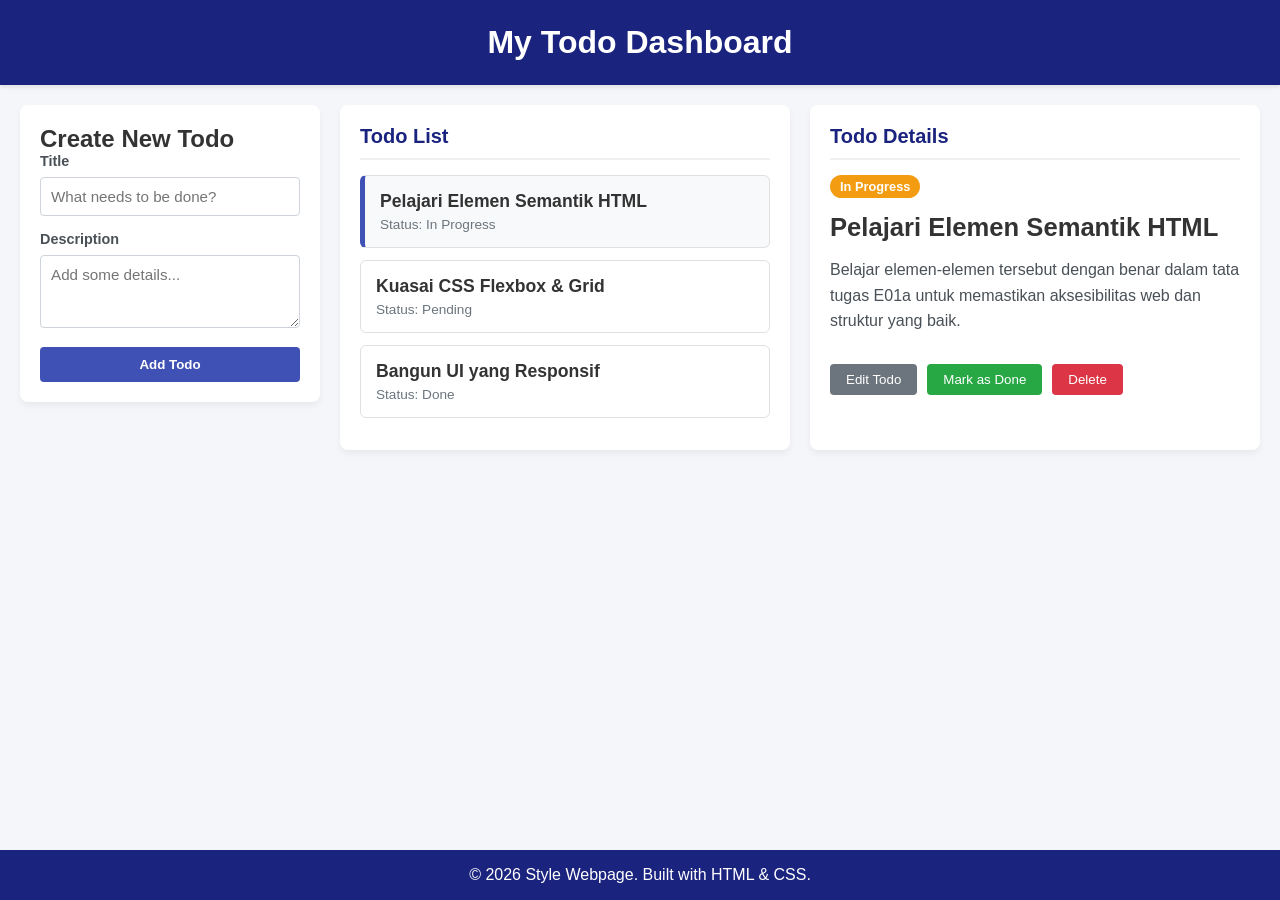
==== index.html @ 3edc0053 "Upload Todo App tugas E01a" ====
<!DOCTYPE html>
<html lang="en">
<head>
    <meta charset="UTF-8">
    <meta name="viewport" content="width=device-width, initial-scale=1.0">
    <title>The Style Warrior - Todo App</title>
    <link rel="stylesheet" href="style.css">
</head>
<body>

    <header>
        <h1>My Todo Dashboard</h1>
    </header>

    <div class="layout-container">
        <aside>
            <div class="form-component">
                <h2>Create New Todo</h2>
                <form action="#">
                    <div class="form-group">
                        <label for="title">Title</label>
                        <input type="text" id="title" placeholder="What needs to be done?" required>
                    </div>
                    <div class="form-group">
                        <label for="description">Description</label>
                        <textarea id="description" rows="3" placeholder="Add some details..." required></textarea>
                    </div>
                    <button type="submit" class="btn-submit">Add Todo</button>
                </form>
            </div>
        </aside>

        <main>
            <section class="panel-left">
                <h2>Todo List</h2>
                <ul class="todo-list">
                    <li class="todo-item active">
                        <h3>Pelajari Elemen Semantik HTML</h3>
                        <p>Status: In Progress</p>
                    </li>
                    <li class="todo-item">
                        <h3>Kuasai CSS Flexbox & Grid</h3>
                        <p>Status: Pending</p>
                    </li>
                    <li class="todo-item">
                        <h3>Bangun UI yang Responsif</h3>
                        <p>Status: Done</p>
                    </li>
                </ul>
            </section>

            <section class="panel-right">
                <h2>Todo Details</h2>
                <div class="todo-detail-card">
                    <span class="badge badge-progress">In Progress</span>
                    <h3 class="detail-title">Pelajari Elemen Semantik HTML</h3>
                    <p class="detail-desc">
                        Belajar elemen-elemen tersebut dengan benar dalam tata tugas E01a untuk memastikan aksesibilitas web dan struktur yang baik.
                    </p>
                    
                    <div class="detail-actions">
                        <button class="btn btn-edit">Edit Todo</button>
                        <button class="btn btn-complete">Mark as Done</button>
                        <button class="btn btn-delete">Delete</button>
                    </div>
                </div>
            </section>
        </main>
    </div>

    <footer>
        <p>&copy; 2026 Style Webpage. Built with HTML & CSS.</p>
    </footer>

</body>
</html>
---- style.css ----
* {
    margin: 0;
    padding: 0;
    box-sizing: border-box;
    font-family: 'Segoe UI', Tahoma, Geneva, Verdana, sans-serif;
}

body {
    background-color: #f4f6f9;
    color: #333;
    display: flex;
    flex-direction: column;
    min-height: 100vh;
}

header {
    background-color: #1a237e; 
    color: white;
    padding: 1.5rem 2rem;
    text-align: center;
    box-shadow: 0 2px 4px rgba(0,0,0,0.1);
}

footer {
    background-color: #1a237e;
    color: white;
    text-align: center;
    padding: 1rem;
    margin-top: auto; 
}

.layout-container {
    display: grid;
    grid-template-columns: 300px 1fr; 
    gap: 20px;
    padding: 20px;
    max-width: 1400px;
    margin: 0 auto;
    width: 100%;
}

aside .form-component {
    background: white;
    padding: 20px;
    border-radius: 8px;
    box-shadow: 0 4px 6px rgba(0,0,0,0.05);
    position: sticky;
    top: 20px;
}

.form-group {
    margin-bottom: 15px;
}

.form-group label {
    display: block;
    margin-bottom: 8px;
    font-weight: 600;
    font-size: 0.9rem;
    color: #495057;
}

.form-group input, 
.form-group textarea {
    width: 100%;
    padding: 10px;
    border: 1px solid #ced4da;
    border-radius: 4px;
    font-size: 0.95rem;
}

.btn-submit {
    width: 100%;
    padding: 10px;
    background-color: #3f51b5;
    color: white;
    border: none;
    border-radius: 4px;
    cursor: pointer;
    font-weight: bold;
    transition: background-color 0.2s;
}

.btn-submit:hover {
    background-color: #303f9f;
}

main {
    display: flex;
    gap: 20px;
}

.panel-left, .panel-right {
    flex: 1; 
    background: white;
    padding: 20px;
    border-radius: 8px;
    box-shadow: 0 4px 6px rgba(0,0,0,0.05);
}

main h2 {
    font-size: 1.25rem;
    margin-bottom: 15px;
    padding-bottom: 10px;
    border-bottom: 2px solid #f0f0f0;
    color: #1a237e;
}

.todo-list {
    list-style: none;
}

.todo-item {
    padding: 15px;
    border: 1px solid #e0e0e0;
    border-radius: 6px;
    margin-bottom: 12px;
    cursor: pointer;
    transition: transform 0.2s, box-shadow 0.2s;
}

.todo-item:hover {
    transform: translateY(-2px);
    box-shadow: 0 4px 8px rgba(0,0,0,0.05);
}

.todo-item.active {
    border-left: 5px solid #3f51b5;
    background-color: #f8f9fa;
}

.todo-item h3 {
    font-size: 1.1rem;
    margin-bottom: 5px;
}

.todo-item p {
    font-size: 0.85rem;
    color: #6c757d;
}

.badge {
    display: inline-block;
    padding: 4px 10px;
    border-radius: 20px;
    font-size: 0.8rem;
    font-weight: bold;
    color: white;
    margin-bottom: 15px;
}

.badge-progress {
    background-color: #f39c12;
}

.detail-title {
    font-size: 1.6rem;
    margin-bottom: 15px;
}

.detail-desc {
    line-height: 1.6;
    color: #495057;
    margin-bottom: 30px;
}

.detail-actions {
    display: flex;
    gap: 10px;
    flex-wrap: wrap;
}

.btn {
    padding: 8px 16px;
    border: none;
    border-radius: 4px;
    cursor: pointer;
    color: white;
    font-weight: 500;
}

.btn-edit { background-color: #6c757d; }
.btn-complete { background-color: #28a745; }
.btn-delete { background-color: #dc3545; }

@media screen and (max-width: 992px) {
    .layout-container {
        grid-template-columns: 1fr; 
    }
    
    aside .form-component {
        position: static;
    }
}

/* Mobile (Layar Kecil) */
@media screen and (max-width: 768px) {
    main {
        flex-direction: column; 
    }
    
    .detail-actions {
        flex-direction: column; 
    }
    
    .btn {
        width: 100%;
    }
}
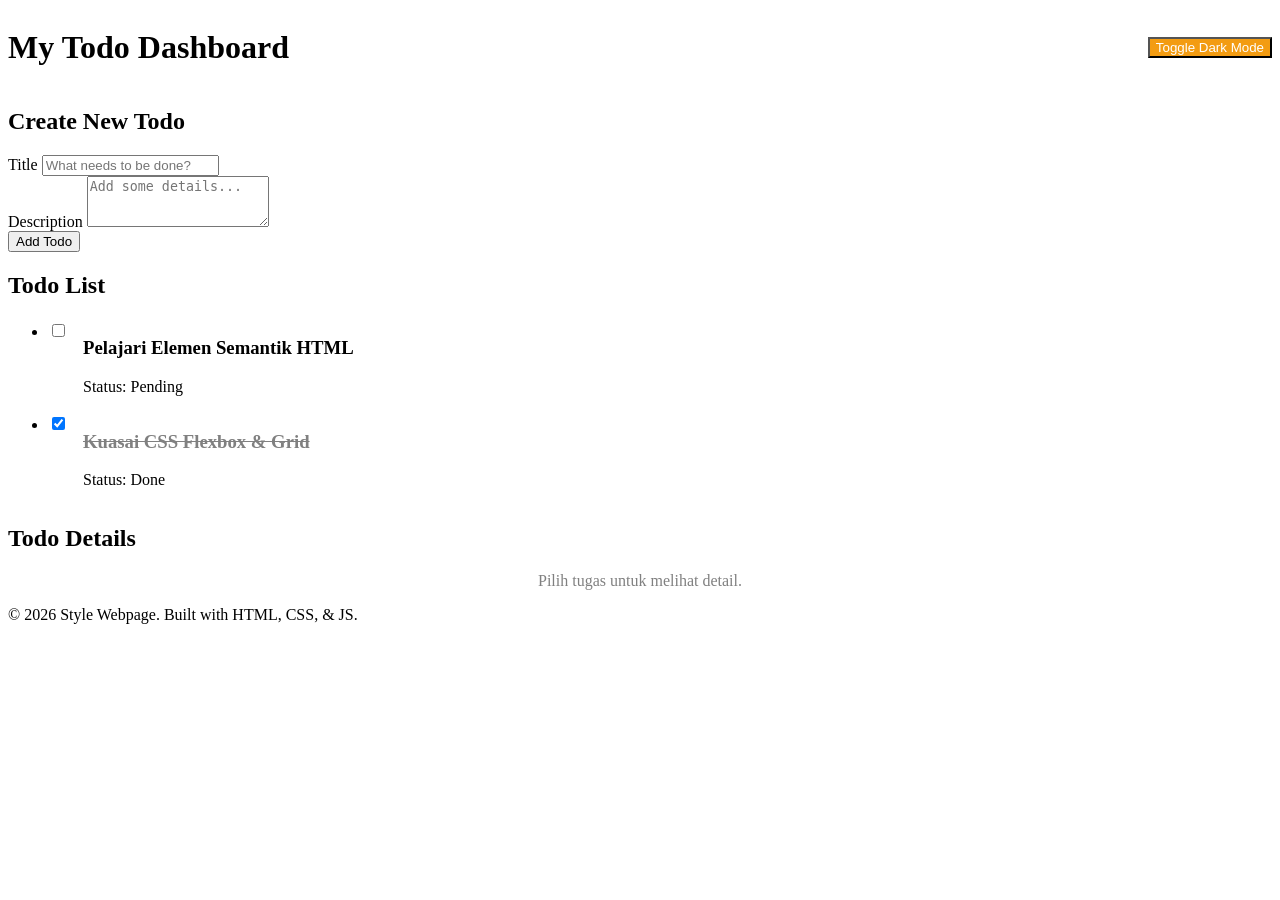
==== commit ca51c08c: "Menambahkan manipulasi DOM JavaScript untuk tugas E02a" ====
--- a/index.html
+++ b/index.html
@@ -8,15 +8,16 @@
 </head>
 <body>
 
-    <header>
+    <header style="display: flex; justify-content: space-between; align-items: center;">
         <h1>My Todo Dashboard</h1>
+        <button id="theme-toggle" class="btn" style="background-color: #f39c12; color: white;">Toggle Dark Mode</button>
     </header>
 
     <div class="layout-container">
         <aside>
             <div class="form-component">
                 <h2>Create New Todo</h2>
-                <form action="#">
+                <form id="todo-form">
                     <div class="form-group">
                         <label for="title">Title</label>
                         <input type="text" id="title" placeholder="What needs to be done?" required>
@@ -33,44 +34,21 @@
         <main>
             <section class="panel-left">
                 <h2>Todo List</h2>
-                <ul class="todo-list">
-                    <li class="todo-item active">
-                        <h3>Pelajari Elemen Semantik HTML</h3>
-                        <p>Status: In Progress</p>
-                    </li>
-                    <li class="todo-item">
-                        <h3>Kuasai CSS Flexbox & Grid</h3>
-                        <p>Status: Pending</p>
-                    </li>
-                    <li class="todo-item">
-                        <h3>Bangun UI yang Responsif</h3>
-                        <p>Status: Done</p>
-                    </li>
-                </ul>
+                <ul class="todo-list" id="todo-list"></ul>
             </section>
 
             <section class="panel-right">
                 <h2>Todo Details</h2>
-                <div class="todo-detail-card">
-                    <span class="badge badge-progress">In Progress</span>
-                    <h3 class="detail-title">Pelajari Elemen Semantik HTML</h3>
-                    <p class="detail-desc">
-                        Belajar elemen-elemen tersebut dengan benar dalam tata tugas E01a untuk memastikan aksesibilitas web dan struktur yang baik.
-                    </p>
-                    
-                    <div class="detail-actions">
-                        <button class="btn btn-edit">Edit Todo</button>
-                        <button class="btn btn-complete">Mark as Done</button>
-                        <button class="btn btn-delete">Delete</button>
-                    </div>
+                <div class="todo-detail-card" id="todo-detail-card">
                 </div>
             </section>
         </main>
     </div>
 
     <footer>
-        <p>&copy; 2026 Style Webpage. Built with HTML & CSS.</p>
+        <p>&copy; 2026 Style Webpage. Built with HTML, CSS, & JS.</p>
     </footer>
 
+    <script src="script.js"></script>
 </body>
 </html>
--- a/style.css
+++ b/style.css
@@ -1,209 +1,54 @@
-* {
-    margin: 0;
-    padding: 0;
-    box-sizing: border-box;
-    font-family: 'Segoe UI', Tahoma, Geneva, Verdana, sans-serif;
+.badge-complete {
+    background-color: #28a745;
 }
 
-body {
-    background-color: #f4f6f9;
-    color: #333;
-    display: flex;
-    flex-direction: column;
-    min-height: 100vh;
+body.dark-mode {
+    background-color: #121212;
+    color: #e0e0e0;
 }
 
-header {
-    background-color: #1a237e; 
-    color: white;
-    padding: 1.5rem 2rem;
-    text-align: center;
-    box-shadow: 0 2px 4px rgba(0,0,0,0.1);
+body.dark-mode header,
+body.dark-mode footer {
+    background-color: #0d133b;
 }
 
-footer {
-    background-color: #1a237e;
-    color: white;
-    text-align: center;
-    padding: 1rem;
-    margin-top: auto; 
+body.dark-mode aside .form-component,
+body.dark-mode .panel-left, 
+body.dark-mode .panel-right {
+    background-color: #1e1e1e;
+    box-shadow: 0 4px 6px rgba(255,255,255,0.05);
 }
 
-.layout-container {
-    display: grid;
-    grid-template-columns: 300px 1fr; 
-    gap: 20px;
-    padding: 20px;
-    max-width: 1400px;
-    margin: 0 auto;
-    width: 100%;
+body.dark-mode main h2, 
+body.dark-mode .form-group label {
+    color: #9fa8da;
 }
 
-aside .form-component {
-    background: white;
-    padding: 20px;
-    border-radius: 8px;
-    box-shadow: 0 4px 6px rgba(0,0,0,0.05);
-    position: sticky;
-    top: 20px;
+body.dark-mode main h2 {
+    border-bottom-color: #333;
 }
 
-.form-group {
-    margin-bottom: 15px;
+body.dark-mode .todo-item {
+    border-color: #444;
+    color: #e0e0e0;
 }
 
-.form-group label {
-    display: block;
-    margin-bottom: 8px;
-    font-weight: 600;
-    font-size: 0.9rem;
-    color: #495057;
+body.dark-mode .todo-item:hover {
+    box-shadow: 0 4px 8px rgba(255,255,255,0.05);
 }
 
-.form-group input, 
-.form-group textarea {
-    width: 100%;
-    padding: 10px;
-    border: 1px solid #ced4da;
-    border-radius: 4px;
-    font-size: 0.95rem;
+body.dark-mode .todo-item.active {
+    background-color: #2c2f42;
+    border-left-color: #9fa8da;
 }
 
-.btn-submit {
-    width: 100%;
-    padding: 10px;
-    background-color: #3f51b5;
-    color: white;
-    border: none;
-    border-radius: 4px;
-    cursor: pointer;
-    font-weight: bold;
-    transition: background-color 0.2s;
+body.dark-mode input[type="text"], 
+body.dark-mode textarea {
+    background-color: #2c2c2c;
+    color: #e0e0e0;
+    border-color: #555;
 }
 
-.btn-submit:hover {
-    background-color: #303f9f;
-}
-
-main {
-    display: flex;
-    gap: 20px;
-}
-
-.panel-left, .panel-right {
-    flex: 1; 
-    background: white;
-    padding: 20px;
-    border-radius: 8px;
-    box-shadow: 0 4px 6px rgba(0,0,0,0.05);
-}
-
-main h2 {
-    font-size: 1.25rem;
-    margin-bottom: 15px;
-    padding-bottom: 10px;
-    border-bottom: 2px solid #f0f0f0;
-    color: #1a237e;
-}
-
-.todo-list {
-    list-style: none;
-}
-
-.todo-item {
-    padding: 15px;
-    border: 1px solid #e0e0e0;
-    border-radius: 6px;
-    margin-bottom: 12px;
-    cursor: pointer;
-    transition: transform 0.2s, box-shadow 0.2s;
-}
-
-.todo-item:hover {
-    transform: translateY(-2px);
-    box-shadow: 0 4px 8px rgba(0,0,0,0.05);
-}
-
-.todo-item.active {
-    border-left: 5px solid #3f51b5;
-    background-color: #f8f9fa;
-}
-
-.todo-item h3 {
-    font-size: 1.1rem;
-    margin-bottom: 5px;
-}
-
-.todo-item p {
-    font-size: 0.85rem;
-    color: #6c757d;
-}
-
-.badge {
-    display: inline-block;
-    padding: 4px 10px;
-    border-radius: 20px;
-    font-size: 0.8rem;
-    font-weight: bold;
-    color: white;
-    margin-bottom: 15px;
-}
-
-.badge-progress {
-    background-color: #f39c12;
-}
-
-.detail-title {
-    font-size: 1.6rem;
-    margin-bottom: 15px;
-}
-
-.detail-desc {
-    line-height: 1.6;
-    color: #495057;
-    margin-bottom: 30px;
-}
-
-.detail-actions {
-    display: flex;
-    gap: 10px;
-    flex-wrap: wrap;
-}
-
-.btn {
-    padding: 8px 16px;
-    border: none;
-    border-radius: 4px;
-    cursor: pointer;
-    color: white;
-    font-weight: 500;
-}
-
-.btn-edit { background-color: #6c757d; }
-.btn-complete { background-color: #28a745; }
-.btn-delete { background-color: #dc3545; }
-
-@media screen and (max-width: 992px) {
-    .layout-container {
-        grid-template-columns: 1fr; 
-    }
-    
-    aside .form-component {
-        position: static;
-    }
-}
-
-/* Mobile (Layar Kecil) */
-@media screen and (max-width: 768px) {
-    main {
-        flex-direction: column; 
-    }
-    
-    .detail-actions {
-        flex-direction: column; 
-    }
-    
-    .btn {
-        width: 100%;
-    }
+body.dark-mode .detail-desc {
+    color: #b0b0b0;
 }
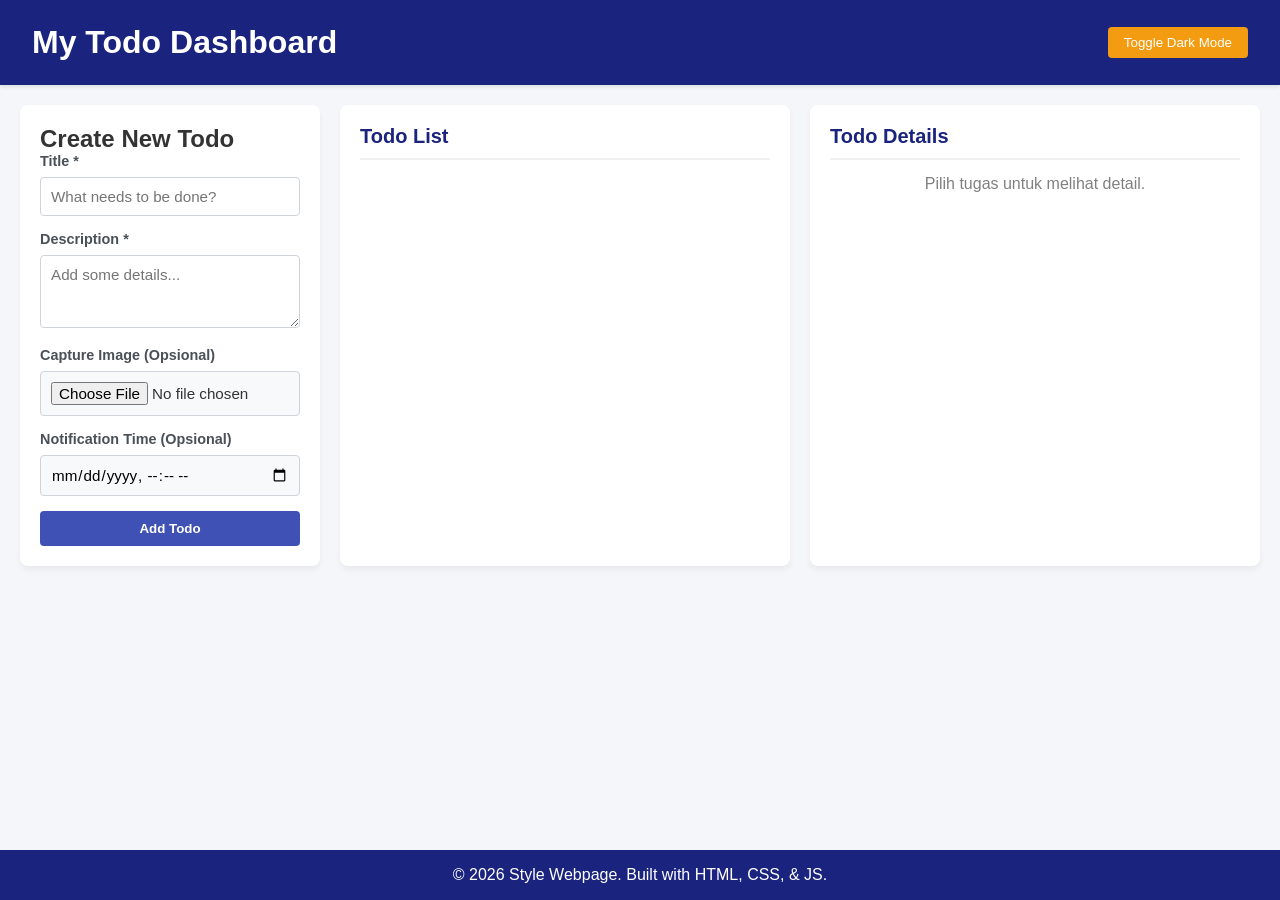
==== commit bf1d1bce: "Upload tugas E03 The Lost Cavern" ====
--- a/index.html
+++ b/index.html
@@ -1,51 +1,60 @@
 <!DOCTYPE html>
-<html lang="en">
+<html lang="id">
 <head>
     <meta charset="UTF-8">
     <meta name="viewport" content="width=device-width, initial-scale=1.0">
     <title>The Style Warrior - Todo App</title>
-    <link rel="stylesheet" href="style.css">
+    <link rel="stylesheet" href="style.css">    
 </head>
 <body>
-
-    <header style="display: flex; justify-content: space-between; align-items: center;">
+    <header style="display: flex; justify-content: space-between; align-items: center;" role="banner">
         <h1>My Todo Dashboard</h1>
-        <button id="theme-toggle" class="btn" style="background-color: #f39c12; color: white;">Toggle Dark Mode</button>
+        <button id="theme-toggle" class="btn" style="background-color: #f39c12; color: white;" aria-label="Beralih antara mode gelap dan terang">Toggle Dark Mode</button>
     </header>
 
     <div class="layout-container">
-        <aside>
+        <aside aria-label="Bilah Samping Form Pembuatan Tugas">
             <div class="form-component">
                 <h2>Create New Todo</h2>
-                <form id="todo-form">
+                <form id="todo-form" aria-labelledby="form-heading">
                     <div class="form-group">
-                        <label for="title">Title</label>
-                        <input type="text" id="title" placeholder="What needs to be done?" required>
+                        <label for="title">Title <span aria-hidden="true">*</span></label>
+                        <input type="text" id="title" placeholder="What needs to be done?" required aria-required="true">
                     </div>
                     <div class="form-group">
-                        <label for="description">Description</label>
-                        <textarea id="description" rows="3" placeholder="Add some details..." required></textarea>
+                        <label for="description">Description <span aria-hidden="true">*</span></label>
+                        <textarea id="description" rows="3" placeholder="Add some details..." required aria-required="true"></textarea>
                     </div>
-                    <button type="submit" class="btn-submit">Add Todo</button>
+                    <div class="form-group">
+                        <label for="image-capture">Capture Image (Opsional)</label>
+                        <input type="file" id="image-capture" accept="image/*" capture="environment" aria-label="Ambil foto dari kamera untuk tugas ini">
+                    </div>
+                    <div class="form-group">
+                        <label for="notify-time">Notification Time (Opsional)</label>
+                        <input type="datetime-local" id="notify-time" aria-label="Atur waktu notifikasi pengingat tugas">
+                    </div>
+                    <button type="submit" class="btn-submit" aria-label="Tambahkan Tugas Baru">Add Todo</button>
                 </form>
             </div>
         </aside>
 
-        <main>
-            <section class="panel-left">
+        <main role="main">
+            <section class="panel-left" aria-label="Daftar Tugas">
                 <h2>Todo List</h2>
-                <ul class="todo-list" id="todo-list"></ul>
+                <!-- aria-live memberitahu screen reader jika ada perubahan list -->
+                <ul class="todo-list" id="todo-list" aria-live="polite"></ul>
             </section>
 
-            <section class="panel-right">
+            <section class="panel-right" aria-label="Detail Tugas">
                 <h2>Todo Details</h2>
-                <div class="todo-detail-card" id="todo-detail-card">
+                <div class="todo-detail-card" id="todo-detail-card" aria-live="polite">
+                    <p style="text-align:center; color:gray;">Pilih tugas untuk melihat detail.</p>
                 </div>
             </section>
         </main>
     </div>
 
-    <footer>
+    <footer role="contentinfo">
         <p>&copy; 2026 Style Webpage. Built with HTML, CSS, & JS.</p>
     </footer>
 
--- a/style.css
+++ b/style.css
@@ -1,7 +1,223 @@
+/* Mengatur ulang gaya dasar browser */
+* {
+    margin: 0;
+    padding: 0;
+    box-sizing: border-box;
+    font-family: 'Segoe UI', Tahoma, Geneva, Verdana, sans-serif;
+}
+
+body {
+    background-color: #f4f6f9;
+    color: #333;
+    display: flex;
+    flex-direction: column;
+    min-height: 100vh;
+}
+
+/* === HEADER & FOOTER === */
+header {
+    background-color: #1a237e;
+    color: white;
+    padding: 1.5rem 2rem;
+    text-align: center;
+    box-shadow: 0 2px 4px rgba(0,0,0,0.1);
+}
+
+footer {
+    background-color: #1a237e;
+    color: white;
+    text-align: center;
+    padding: 1rem;
+    margin-top: auto;
+}
+
+/* === LAYOUT UTAMA (Menggunakan CSS Grid) === */
+.layout-container {
+    display: grid;
+    grid-template-columns: 300px 1fr;
+    gap: 20px;
+    padding: 20px;
+    max-width: 1400px;
+    margin: 0 auto;
+    width: 100%;
+}
+
+/* === ASIDE (Komponen Form) === */
+aside .form-component {
+    background: white;
+    padding: 20px;
+    border-radius: 8px;
+    box-shadow: 0 4px 6px rgba(0,0,0,0.05);
+    position: sticky;
+    top: 20px;
+}
+
+.form-group {
+    margin-bottom: 15px;
+}
+
+.form-group label {
+    display: block;
+    margin-bottom: 8px;
+    font-weight: 600;
+    font-size: 0.9rem;
+    color: #495057;
+}
+
+.form-group input, 
+.form-group textarea {
+    width: 100%;
+    padding: 10px;
+    border: 1px solid #ced4da;
+    border-radius: 4px;
+    font-size: 0.95rem;
+}
+
+.btn-submit {
+    width: 100%;
+    padding: 10px;
+    background-color: #3f51b5;
+    color: white;
+    border: none;
+    border-radius: 4px;
+    cursor: pointer;
+    font-weight: bold;
+    transition: background-color 0.2s;
+}
+
+.btn-submit:hover {
+    background-color: #303f9f;
+}
+
+/* === MAIN (Dua Panel dengan Flexbox) === */
+main {
+    display: flex;
+    gap: 20px;
+}
+
+.panel-left, .panel-right {
+    flex: 1;
+    background: white;
+    padding: 20px;
+    border-radius: 8px;
+    box-shadow: 0 4px 6px rgba(0,0,0,0.05);
+}
+
+main h2 {
+    font-size: 1.25rem;
+    margin-bottom: 15px;
+    padding-bottom: 10px;
+    border-bottom: 2px solid #f0f0f0;
+    color: #1a237e;
+}
+
+/* === STYLING DAFTAR TODO === */
+.todo-list {
+    list-style: none;
+}
+
+.todo-list .todo-item {
+    padding: 15px;
+    border: 1px solid #e0e0e0;
+    border-radius: 6px;
+    margin-bottom: 12px;
+    cursor: pointer;
+    transition: transform 0.2s, box-shadow 0.2s;
+}
+
+.todo-list .todo-item:hover {
+    transform: translateY(-2px);
+    box-shadow: 0 4px 8px rgba(0,0,0,0.05);
+}
+
+.todo-list .todo-item.active {
+    border-left: 5px solid #3f51b5;
+    background-color: #f8f9fa;
+}
+
+.todo-list .todo-item h3 {
+    font-size: 1.1rem;
+    margin-bottom: 5px;
+}
+
+.todo-list .todo-item p {
+    font-size: 0.85rem;
+    color: #6c757d;
+}
+
+/* === STYLING DETAIL TODO === */
+.badge {
+    display: inline-block;
+    padding: 4px 10px;
+    border-radius: 20px;
+    font-size: 0.8rem;
+    font-weight: bold;
+    color: white;
+    margin-bottom: 15px;
+}
+
+.badge-progress {
+    background-color: #f39c12;
+}
+
+.detail-title {
+    font-size: 1.6rem;
+    margin-bottom: 15px;
+}
+
+.detail-desc {
+    line-height: 1.6;
+    color: #495057;
+    margin-bottom: 30px;
+}
+
+.detail-actions {
+    display: flex;
+    gap: 10px;
+    flex-wrap: wrap;
+}
+
+.btn {
+    padding: 8px 16px;
+    border: none;
+    border-radius: 4px;
+    cursor: pointer;
+    color: white;
+    font-weight: 500;
+}
+
+.btn-edit { background-color: #6c757d; }
+.btn-complete { background-color: #28a745; }
+.btn-delete { background-color: #dc3545; }
+
+/* === RESPONSIVE DESIGN === */
+@media screen and (max-width: 992px) {
+    .layout-container {
+        grid-template-columns: 1fr;
+    }
+    aside .form-component {
+        position: static;
+    }
+}
+
+@media screen and (max-width: 768px) {
+    main {
+        flex-direction: column;
+    }
+    .detail-actions {
+        flex-direction: column;
+    }
+    .btn {
+        width: 100%;
+    }
+}
+
+/* === BADGE TAMBAHAN UNTUK STATUS DONE === */
 .badge-complete {
     background-color: #28a745;
 }
 
+/* === DARK MODE STYLES === */
 body.dark-mode {
     background-color: #121212;
     color: #e0e0e0;
@@ -28,16 +244,16 @@
     border-bottom-color: #333;
 }
 
-body.dark-mode .todo-item {
+body.dark-mode .todo-list .todo-item {
     border-color: #444;
     color: #e0e0e0;
 }
 
-body.dark-mode .todo-item:hover {
+body.dark-mode .todo-list .todo-item:hover {
     box-shadow: 0 4px 8px rgba(255,255,255,0.05);
 }
 
-body.dark-mode .todo-item.active {
+body.dark-mode .todo-list .todo-item.active {
     background-color: #2c2f42;
     border-left-color: #9fa8da;
 }
@@ -51,4 +267,20 @@
 
 body.dark-mode .detail-desc {
     color: #b0b0b0;
+}
+
+/* === ACCESSIBILITY BEST PRACTICES === */
+
+*:focus-visible {
+    outline: 3px solid #f39c12;
+    outline-offset: 2px;
+}
+
+input[type="file"], input[type="datetime-local"] {
+    cursor: pointer;
+    background-color: #f8f9fa;
+}
+
+body.dark-mode input[type="file"], body.dark-mode input[type="datetime-local"] {
+    background-color: #2c2c2c;
 }
